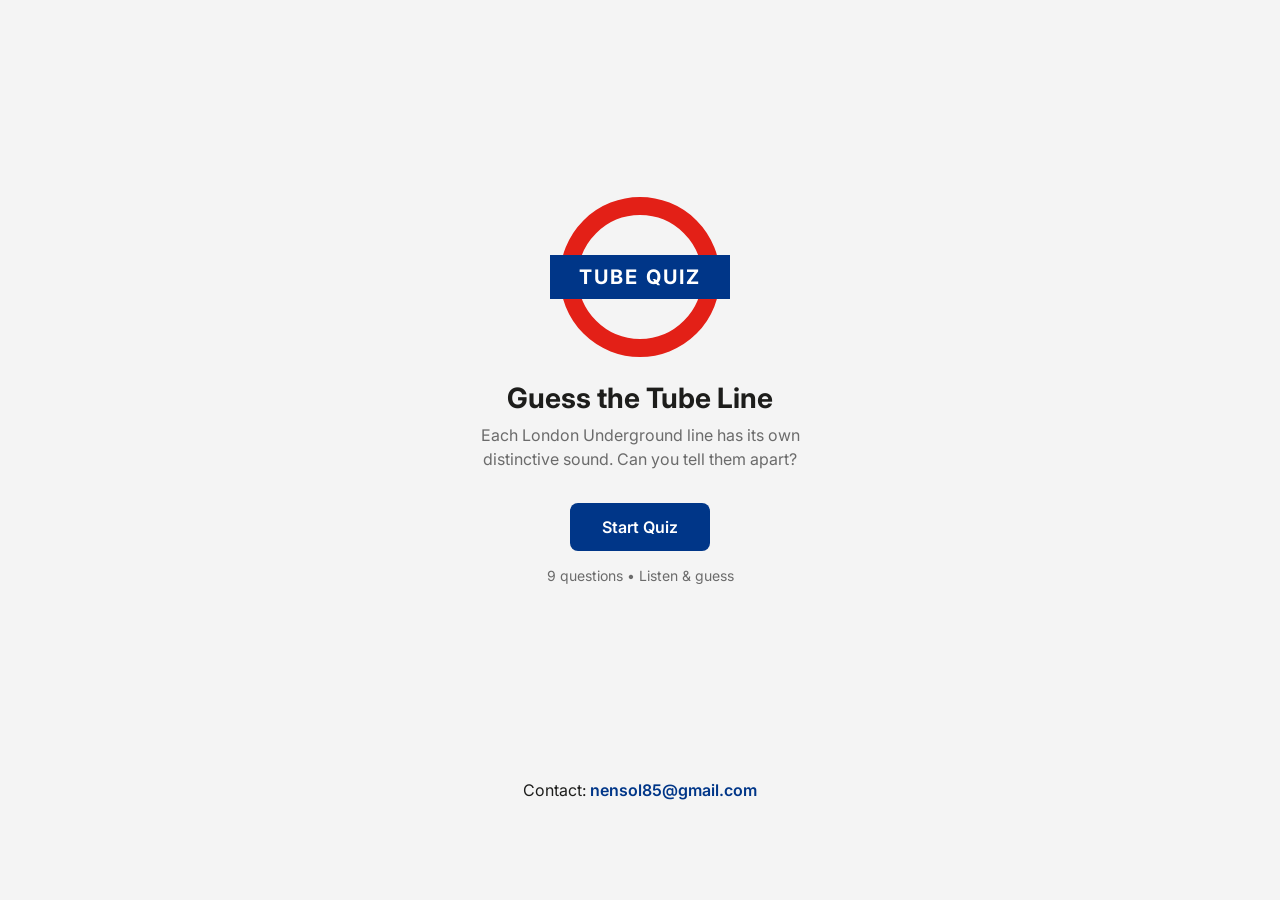
==== index.html @ c9011eaf "fix: make footer contact an explicit mailto link" ====
<!DOCTYPE html>
<html lang="en">
<head>
    <meta charset="UTF-8">
    <meta name="viewport" content="width=device-width, initial-scale=1.0">
    <title>Tube Sound Quiz - Guess the London Underground Line</title>
    <meta name="description" content="Can you identify London Underground lines just by their sound? Take the quiz and find out!">
    <meta property="og:title" content="Tube Sound Quiz">
    <meta property="og:description" content="Can you identify London Underground lines just by their sound? 10 questions, 10 lines. How well do you know the Tube?">
    <meta property="og:type" content="website">
    <meta property="og:url" content="https://tubesoundquiz.com/">
    <meta name="twitter:card" content="summary">
    <meta name="twitter:title" content="Tube Sound Quiz">
    <meta name="twitter:description" content="Can you identify London Underground lines just by their sound? Take the quiz!">
    <link rel="stylesheet" href="style.css">
    <link rel="preconnect" href="https://fonts.googleapis.com">
    <link href="https://fonts.googleapis.com/css2?family=Johnston+ITC:wght@400;700&family=Inter:wght@400;600;700&display=swap" rel="stylesheet">
</head>
<body>
    <div id="app">
        <!-- Start Screen -->
        <div id="start-screen" class="screen active">
            <div class="roundel">
                <div class="roundel-bar">TUBE QUIZ</div>
            </div>
            <h1>Guess the Tube Line</h1>
            <p class="subtitle">Each London Underground line has its own distinctive sound. Can you tell them apart?</p>
            <p id="loading-msg" class="subtitle">Loading...</p>
            <button id="start-btn" class="btn btn-primary" style="display:none">Start Quiz</button>
            <p class="hint">10 questions &bull; Listen &amp; guess</p>
        </div>

        <!-- Quiz Screen -->
        <div id="quiz-screen" class="screen">
            <div class="quiz-header">
                <div class="progress-bar">
                    <div id="progress-fill" class="progress-fill"></div>
                </div>
                <div class="quiz-info">
                    <span id="question-num">Question 1/10</span>
                    <span id="score-display">Score: 0</span>
                </div>
            </div>

            <div class="quiz-body">
                <h2>Which line is this?</h2>
                <button id="play-btn" class="btn-play" aria-label="Play sound">
                    <svg width="48" height="48" viewBox="0 0 48 48" fill="none">
                        <circle cx="24" cy="24" r="23" stroke="currentColor" stroke-width="2"/>
                        <path d="M19 15L35 24L19 33V15Z" fill="currentColor"/>
                    </svg>
                    <span id="play-label">Play Sound</span>
                </button>

                <div id="options" class="options"></div>

                <div id="feedback" class="feedback hidden">
                    <div id="feedback-icon"></div>
                    <p id="feedback-text"></p>
                    <p id="feedback-detail"></p>
                    <button id="next-btn" class="btn btn-primary">Next Question</button>
                </div>
            </div>
        </div>

        <!-- Results Screen -->
        <div id="results-screen" class="screen">
            <h1 id="results-title"></h1>
            <div class="score-circle">
                <span id="final-score"></span>
                <span class="score-label">out of 10</span>
            </div>
            <p id="results-message"></p>
            <div id="results-breakdown" class="results-breakdown"></div>
            <div id="share-native" class="results-actions" style="display:none">
                <button id="share-btn" class="btn btn-share">Share Result</button>
            </div>
            <div id="share-platforms" class="share-platforms" style="display:none">
                <button class="share-icon" data-platform="x" aria-label="Share on X">
                    <svg width="20" height="20" viewBox="0 0 24 24" fill="currentColor"><path d="M18.244 2.25h3.308l-7.227 8.26 8.502 11.24H16.17l-5.214-6.817L4.99 21.75H1.68l7.73-8.835L1.254 2.25H8.08l4.713 6.231zm-1.161 17.52h1.833L7.084 4.126H5.117z"/></svg>
                </button>
                <button class="share-icon" data-platform="whatsapp" aria-label="Share on WhatsApp">
                    <svg width="20" height="20" viewBox="0 0 24 24" fill="currentColor"><path d="M17.472 14.382c-.297-.149-1.758-.867-2.03-.967-.273-.099-.471-.148-.67.15-.197.297-.767.966-.94 1.164-.173.199-.347.223-.644.075-.297-.15-1.255-.463-2.39-1.475-.883-.788-1.48-1.761-1.653-2.059-.173-.297-.018-.458.13-.606.134-.133.298-.347.446-.52.149-.174.198-.298.298-.497.099-.198.05-.371-.025-.52-.075-.149-.669-1.612-.916-2.207-.242-.579-.487-.5-.669-.51-.173-.008-.371-.01-.57-.01-.198 0-.52.074-.792.372-.272.297-1.04 1.016-1.04 2.479 0 1.462 1.065 2.875 1.213 3.074.149.198 2.096 3.2 5.077 4.487.709.306 1.262.489 1.694.625.712.227 1.36.195 1.871.118.571-.085 1.758-.719 2.006-1.413.248-.694.248-1.289.173-1.413-.074-.124-.272-.198-.57-.347m-5.421 7.403h-.004a9.87 9.87 0 01-5.031-1.378l-.361-.214-3.741.982.998-3.648-.235-.374a9.86 9.86 0 01-1.51-5.26c.001-5.45 4.436-9.884 9.888-9.884 2.64 0 5.122 1.03 6.988 2.898a9.825 9.825 0 012.893 6.994c-.003 5.45-4.437 9.884-9.885 9.884m8.413-18.297A11.815 11.815 0 0012.05 0C5.495 0 .16 5.335.157 11.892c0 2.096.547 4.142 1.588 5.945L.057 24l6.305-1.654a11.882 11.882 0 005.683 1.448h.005c6.554 0 11.89-5.335 11.893-11.893a11.821 11.821 0 00-3.48-8.413z"/></svg>
                </button>
                <button class="share-icon" data-platform="facebook" aria-label="Share on Facebook">
                    <svg width="20" height="20" viewBox="0 0 24 24" fill="currentColor"><path d="M24 12.073c0-6.627-5.373-12-12-12s-12 5.373-12 12c0 5.99 4.388 10.954 10.125 11.854v-8.385H7.078v-3.47h3.047V9.43c0-3.007 1.792-4.669 4.533-4.669 1.312 0 2.686.235 2.686.235v2.953H15.83c-1.491 0-1.956.925-1.956 1.874v2.25h3.328l-.532 3.47h-2.796v8.385C19.612 23.027 24 18.062 24 12.073z"/></svg>
                </button>
                <button class="share-icon" data-platform="reddit" aria-label="Share on Reddit">
                    <svg width="20" height="20" viewBox="0 0 24 24" fill="currentColor"><path d="M12 0A12 12 0 0 0 0 12a12 12 0 0 0 12 12 12 12 0 0 0 12-12A12 12 0 0 0 12 0zm5.01 4.744c.688 0 1.25.561 1.25 1.249a1.25 1.25 0 0 1-2.498.056l-2.597-.547-.8 3.747c1.824.07 3.48.632 4.674 1.488.308-.309.73-.491 1.207-.491.968 0 1.754.786 1.754 1.754 0 .716-.435 1.333-1.01 1.614a3.111 3.111 0 0 1 .042.52c0 2.694-3.13 4.87-7.004 4.87-3.874 0-7.004-2.176-7.004-4.87 0-.183.015-.366.043-.534A1.748 1.748 0 0 1 4.028 12c0-.968.786-1.754 1.754-1.754.463 0 .898.196 1.207.49 1.207-.883 2.878-1.43 4.744-1.487l.885-4.182a.342.342 0 0 1 .14-.197.35.35 0 0 1 .238-.042l2.906.617a1.214 1.214 0 0 1 1.108-.701zM9.25 12C8.561 12 8 12.562 8 13.25c0 .687.561 1.248 1.25 1.248.687 0 1.248-.561 1.248-1.249 0-.688-.561-1.249-1.249-1.249zm5.5 0c-.687 0-1.248.561-1.248 1.25 0 .687.561 1.248 1.249 1.248.688 0 1.249-.561 1.249-1.249 0-.687-.562-1.249-1.25-1.249zm-5.466 3.99a.327.327 0 0 0-.231.094.33.33 0 0 0 0 .463c.842.842 2.484.913 2.961.913.477 0 2.105-.056 2.961-.913a.361.361 0 0 0 .029-.463.33.33 0 0 0-.464 0c-.547.533-1.684.73-2.512.73-.828 0-1.979-.196-2.512-.73a.326.326 0 0 0-.232-.095z"/></svg>
                </button>
                <button class="share-icon" data-platform="copy" aria-label="Copy to clipboard">
                    <svg width="20" height="20" viewBox="0 0 24 24" fill="none" stroke="currentColor" stroke-width="2"><rect x="9" y="9" width="13" height="13" rx="2"/><path d="M5 15H4a2 2 0 01-2-2V4a2 2 0 012-2h9a2 2 0 012 2v1"/></svg>
                </button>
            </div>
            <div class="results-actions">
                <button id="restart-btn" class="btn btn-primary">Play Again</button>
            </div>
        </div>
    </div>

    <footer class="site-footer">
        <p class="footer-contact">Contact: <a class="footer-link" href="mailto:nensol85@gmail.com">nensol85@gmail.com</a></p>
    </footer>

    <script>
        !function(t,e){var o,n,p,r;e.__SV||(window.posthog=e,e._i=[],e.init=function(i,s,a){function g(t,e){var o=e.split(".");2==o.length&&(t=t[o[0]],e=o[1]),t[e]=function(){t.push([e].concat(Array.prototype.slice.call(arguments,0)))}}(p=t.createElement("script")).type="text/javascript",p.crossOrigin="anonymous",p.async=!0,p.src=s.api_host.replace(".i.posthog.com","-assets.i.posthog.com")+"/static/array.js",(r=t.getElementsByTagName("script")[0]).parentNode.insertBefore(p,r);var u=e;for(void 0!==a?u=e[a]=[]:a="posthog",u.people=u.people||[],u.toString=function(t){var e="posthog";return"posthog"!==a&&(e+="."+a),t||(e+=" (stub)"),e},u.people.toString=function(){return u.toString(1)+".people (stub)"},o="init capture register register_once register_for_session unregister unregister_for_session getFeatureFlag getFeatureFlagPayload isFeatureEnabled reloadFeatureFlags updateEarlyAccessFeatureEnrollment getEarlyAccessFeatures on onFeatureFlags onSessionId getSurveys getActiveMatchingSurveys renderSurvey canRenderSurvey identify setPersonProperties group resetGroups setPersonPropertiesForFlags resetPersonPropertiesForFlags setGroupPropertiesForFlags resetGroupPropertiesForFlags reset get_distinct_id getGroups get_session_id get_session_replay_url alias set_config startSessionRecording stopSessionRecording sessionRecordingStarted captureException loadToolbar get_property getSessionProperty createPersonProfile opt_in_capturing opt_out_capturing has_opted_in_capturing has_opted_out_capturing clear_opt_in_out_capturing debug getPageviewId".split(" "),n=0;n<o.length;n++)g(u,o[n]);e._i.push([i,s,a])},e.__SV=1)}(document,window.posthog||[]);
        posthog.init('phc_t4JjZ5VNVpqFyWXrvqiLyb62dLm9qWx4cJApCq5kBheJ', {
            api_host: 'https://eu.i.posthog.com',
            person_profiles: 'anonymous',
        });
    </script>
    <script src="tube-sounds.js"></script>
    <script src="quiz.js"></script>
</body>
</html>
---- style.css ----
* {
    margin: 0;
    padding: 0;
    box-sizing: border-box;
}

:root {
    --bakerloo: #B36305;
    --central: #E32017;
    --circle: #FFD300;
    --district: #00782A;
    --jubilee: #A0A5A9;
    --metropolitan: #9B0056;
    --northern: #000000;
    --piccadilly: #003688;
    --victoria: #0098D4;
    --elizabeth: #6950A1;
    --dlr: #00A4A7;

    --tfl-blue: #003688;
    --tfl-red: #E32017;
    --bg: #f4f4f4;
    --card-bg: #ffffff;
    --text: #1d1d1b;
    --text-muted: #6b6b6b;
}

body {
    font-family: 'Inter', 'Johnston ITC', -apple-system, BlinkMacSystemFont, sans-serif;
    background: var(--bg);
    color: var(--text);
    min-height: 100vh;
    display: flex;
    flex-direction: column;
    align-items: center;
}

#app {
    width: 100%;
    max-width: 520px;
    padding: 24px;
    min-height: calc(100vh - 120px);
    display: flex;
    align-items: center;
    justify-content: center;
}

.site-footer {
    width: 100%;
    max-width: 520px;
    padding: 0 24px 24px;
    text-align: center;
    color: var(--text-muted);
}

.footer-contact {
    font-size: 16px;
    color: var(--text);
}

.footer-link {
    color: var(--tfl-blue);
    font-weight: 600;
    text-decoration: none;
}

.footer-link:hover {
    text-decoration: underline;
}

.screen {
    display: none;
    width: 100%;
    animation: fadeIn 0.3s ease;
}

.screen.active {
    display: flex;
    flex-direction: column;
    align-items: center;
}

@keyframes fadeIn {
    from { opacity: 0; transform: translateY(10px); }
    to { opacity: 1; transform: translateY(0); }
}

/* Roundel */
.roundel {
    position: relative;
    width: 160px;
    height: 160px;
    margin-bottom: 24px;
}

.roundel::before {
    content: '';
    position: absolute;
    inset: 0;
    border-radius: 50%;
    border: 18px solid var(--tfl-red);
}

.roundel-bar {
    position: absolute;
    top: 50%;
    left: 50%;
    transform: translate(-50%, -50%);
    width: 180px;
    background: var(--tfl-blue);
    color: white;
    text-align: center;
    font-weight: 700;
    font-size: 20px;
    letter-spacing: 2px;
    padding: 10px 0;
    z-index: 1;
}

/* Typography */
h1 {
    font-size: 28px;
    font-weight: 700;
    margin-bottom: 8px;
    text-align: center;
}

h2 {
    font-size: 22px;
    font-weight: 600;
    margin-bottom: 20px;
    text-align: center;
}

.subtitle {
    color: var(--text-muted);
    text-align: center;
    max-width: 360px;
    line-height: 1.5;
    margin-bottom: 32px;
}

.hint {
    color: var(--text-muted);
    font-size: 14px;
    margin-top: 16px;
}

/* Buttons */
.btn {
    border: none;
    border-radius: 8px;
    font-size: 16px;
    font-weight: 600;
    padding: 14px 32px;
    cursor: pointer;
    transition: all 0.15s ease;
    font-family: inherit;
}

.btn-primary {
    background: var(--tfl-blue);
    color: white;
}

.btn-primary:hover {
    background: #004aad;
    transform: translateY(-1px);
    box-shadow: 0 4px 12px rgba(0, 54, 136, 0.3);
}

.btn-primary:active {
    transform: translateY(0);
}

/* Play Button */
.btn-play {
    display: flex;
    flex-direction: column;
    align-items: center;
    gap: 8px;
    background: none;
    border: none;
    color: var(--tfl-blue);
    cursor: pointer;
    padding: 16px;
    margin-bottom: 24px;
    transition: all 0.15s ease;
    font-family: inherit;
    font-size: 14px;
    font-weight: 600;
}

.btn-play:hover {
    color: #004aad;
    transform: scale(1.05);
}

.btn-play.playing {
    color: var(--tfl-red);
    animation: pulse 1s ease-in-out infinite;
}

@keyframes pulse {
    0%, 100% { transform: scale(1); }
    50% { transform: scale(1.08); }
}

/* Quiz Header */
.quiz-header {
    width: 100%;
    margin-bottom: 32px;
}

.progress-bar {
    width: 100%;
    height: 6px;
    background: #e0e0e0;
    border-radius: 3px;
    overflow: hidden;
    margin-bottom: 12px;
}

.progress-fill {
    height: 100%;
    background: var(--tfl-blue);
    border-radius: 3px;
    transition: width 0.4s ease;
    width: 0%;
}

.quiz-info {
    display: flex;
    justify-content: space-between;
    font-size: 14px;
    color: var(--text-muted);
    font-weight: 600;
}

/* Quiz Body */
.quiz-body {
    display: flex;
    flex-direction: column;
    align-items: center;
    width: 100%;
}

/* Options */
.options {
    display: grid;
    grid-template-columns: 1fr 1fr;
    gap: 12px;
    width: 100%;
    margin-bottom: 20px;
}

.option-btn {
    position: relative;
    border: 2px solid #e0e0e0;
    border-radius: 10px;
    padding: 14px 16px;
    background: white;
    cursor: pointer;
    font-size: 14px;
    font-weight: 600;
    font-family: inherit;
    text-align: left;
    transition: all 0.15s ease;
    display: flex;
    align-items: center;
    gap: 10px;
}

.option-btn:hover:not(:disabled) {
    border-color: var(--tfl-blue);
    background: #f0f5ff;
    transform: translateY(-1px);
    box-shadow: 0 2px 8px rgba(0, 0, 0, 0.08);
}

.option-btn .line-dot {
    width: 14px;
    height: 14px;
    border-radius: 50%;
    flex-shrink: 0;
}

.option-btn:disabled {
    cursor: default;
    opacity: 0.6;
}

.option-btn.correct {
    border-color: #00782A;
    background: #e8f5ec;
    opacity: 1 !important;
}

.option-btn.wrong {
    border-color: var(--tfl-red);
    background: #fde8e8;
    opacity: 1 !important;
}

/* Feedback */
.feedback {
    text-align: center;
    width: 100%;
    padding: 20px;
    border-radius: 12px;
    background: white;
    border: 1px solid #e0e0e0;
    animation: fadeIn 0.3s ease;
}

.feedback.hidden {
    display: none;
}

#feedback-icon {
    font-size: 36px;
    margin-bottom: 8px;
}

#feedback-text {
    font-size: 18px;
    font-weight: 700;
    margin-bottom: 4px;
}

#feedback-detail {
    color: var(--text-muted);
    font-size: 14px;
    line-height: 1.5;
    margin-bottom: 16px;
}

/* Results */
.score-circle {
    width: 140px;
    height: 140px;
    border-radius: 50%;
    border: 6px solid var(--tfl-blue);
    display: flex;
    flex-direction: column;
    align-items: center;
    justify-content: center;
    margin: 24px 0;
}

#final-score {
    font-size: 48px;
    font-weight: 700;
    color: var(--tfl-blue);
    line-height: 1;
}

.score-label {
    font-size: 14px;
    color: var(--text-muted);
}

#results-message {
    color: var(--text-muted);
    text-align: center;
    margin-bottom: 24px;
    line-height: 1.5;
}

.results-breakdown {
    width: 100%;
    margin-bottom: 24px;
}

.result-row {
    display: flex;
    align-items: center;
    padding: 8px 12px;
    border-radius: 8px;
    margin-bottom: 4px;
    font-size: 14px;
    gap: 10px;
}

.result-row .line-dot {
    width: 12px;
    height: 12px;
    border-radius: 50%;
    flex-shrink: 0;
}

.result-row .line-name {
    flex: 1;
    font-weight: 600;
}

.result-row .result-icon {
    font-size: 16px;
}

.result-row.correct-row {
    background: #e8f5ec;
}

.result-row.wrong-row {
    background: #fde8e8;
}

/* Share platforms */
.share-platforms {
    display: flex;
    gap: 12px;
    justify-content: center;
    margin-bottom: 16px;
}

.share-icon {
    width: 44px;
    height: 44px;
    border-radius: 50%;
    border: 2px solid #e0e0e0;
    background: white;
    color: #1d1d1b;
    display: flex;
    align-items: center;
    justify-content: center;
    cursor: pointer;
    transition: all 0.15s ease;
}

.share-icon:hover {
    transform: translateY(-2px);
    box-shadow: 0 4px 12px rgba(0,0,0,0.12);
}

.share-icon[data-platform="x"]:hover { background: #000; color: white; border-color: #000; }
.share-icon[data-platform="whatsapp"]:hover { background: #25D366; color: white; border-color: #25D366; }
.share-icon[data-platform="facebook"]:hover { background: #1877F2; color: white; border-color: #1877F2; }
.share-icon[data-platform="reddit"]:hover { background: #FF4500; color: white; border-color: #FF4500; }
.share-icon[data-platform="copy"]:hover { background: var(--tfl-blue); color: white; border-color: var(--tfl-blue); }
.share-icon[data-platform="copy"].copied { background: #00782A; color: white; border-color: #00782A; }

/* Results actions */
.results-actions {
    display: flex;
    gap: 12px;
    width: 100%;
    justify-content: center;
}

.btn-share {
    background: #1d9bf0;
    color: white;
}

.btn-share:hover {
    background: #1a8cd8;
    transform: translateY(-1px);
    box-shadow: 0 4px 12px rgba(29, 155, 240, 0.3);
}

.btn-share.copied {
    background: #00782A;
}

/* Responsive */
@media (max-width: 480px) {
    #app {
        padding: 16px;
        min-height: calc(100vh - 104px);
    }

    .site-footer {
        padding: 0 16px 16px;
    }

    .options {
        grid-template-columns: 1fr;
    }

    h1 { font-size: 24px; }
    h2 { font-size: 20px; }

    .roundel {
        width: 120px;
        height: 120px;
    }

    .roundel::before {
        border-width: 14px;
    }

    .roundel-bar {
        width: 140px;
        font-size: 16px;
        padding: 8px 0;
    }
}
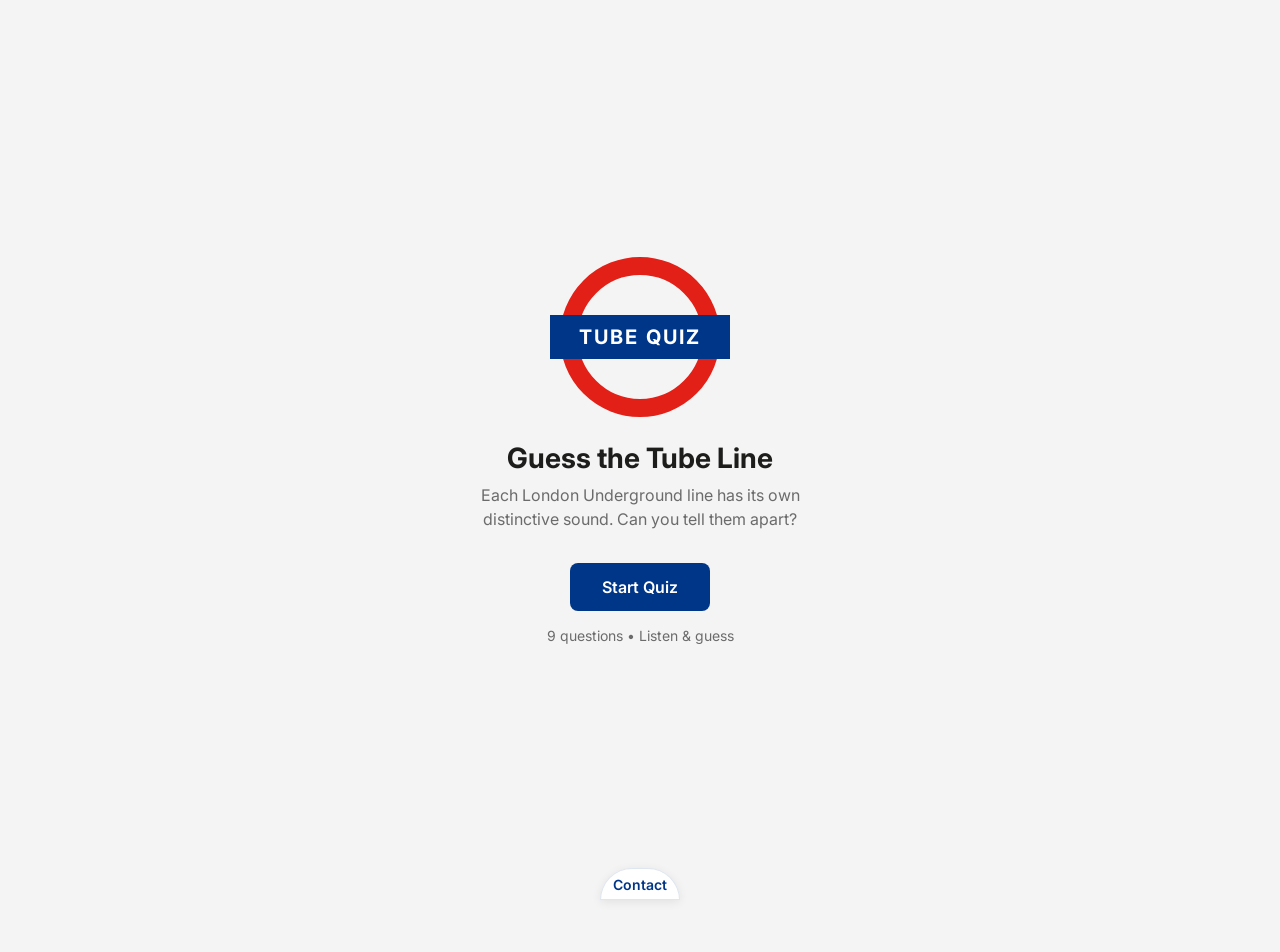
==== commit 5bff62ef: "fix: pin contact link to bottom edge" ====
--- a/index.html
+++ b/index.html
@@ -99,7 +99,7 @@
     </div>
 
     <footer class="site-footer">
-        <p class="footer-contact">Contact: <a class="footer-link" href="mailto:nensol85@gmail.com">nensol85@gmail.com</a></p>
+        <p class="footer-contact"><a class="footer-link" href="mailto:nensol85@gmail.com">Contact</a></p>
     </footer>
 
     <script>
--- a/style.css
+++ b/style.css
@@ -33,29 +33,47 @@
     display: flex;
     flex-direction: column;
     align-items: center;
+    padding-bottom: 52px;
 }
 
 #app {
     width: 100%;
     max-width: 520px;
     padding: 24px;
-    min-height: calc(100vh - 120px);
+    min-height: 100vh;
     display: flex;
     align-items: center;
     justify-content: center;
 }
 
 .site-footer {
-    width: 100%;
-    max-width: 520px;
-    padding: 0 24px 24px;
-    text-align: center;
-    color: var(--text-muted);
+    position: fixed;
+    left: 0;
+    right: 0;
+    bottom: 0;
+    width: 100%;
+    max-width: none;
+    padding: 0 12px env(safe-area-inset-bottom, 0px);
+    text-align: center;
+    color: var(--text-muted);
+    z-index: 20;
+    pointer-events: none;
 }
 
 .footer-contact {
-    font-size: 16px;
+    display: inline-flex;
+    align-items: center;
+    justify-content: center;
+    min-height: 32px;
+    padding: 0 12px;
+    font-size: 14px;
     color: var(--text);
+    background: rgba(255, 255, 255, 0.96);
+    border: 1px solid rgba(0, 54, 136, 0.12);
+    border-radius: 999px 999px 0 0;
+    box-shadow: 0 2px 10px rgba(0, 0, 0, 0.08);
+    backdrop-filter: blur(8px);
+    pointer-events: auto;
 }
 
 .footer-link {
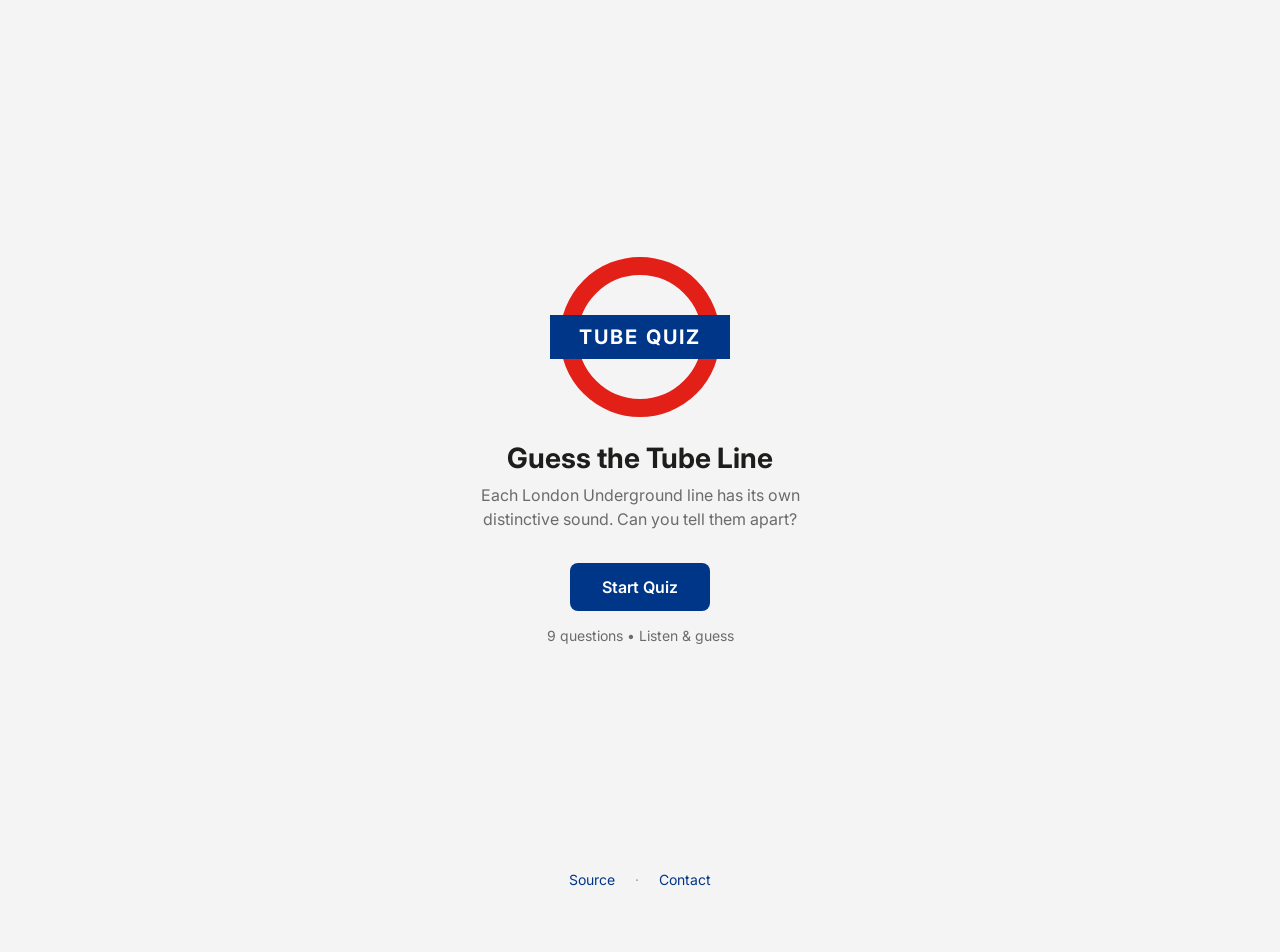
==== commit 60387bd9: "Add Source link to footer alongside Contact Pairs the Contact link with a GitHub repo link so the fo" ====
--- a/index.html
+++ b/index.html
@@ -99,7 +99,11 @@
     </div>
 
     <footer class="site-footer">
-        <p class="footer-contact"><a class="footer-link" href="mailto:nensol85@gmail.com">Contact</a></p>
+        <p class="footer-contact">
+            <a class="footer-link" href="https://github.com/nelsongallardo/tube-quiz" target="_blank" rel="noopener">Source</a>
+            <span class="footer-sep" aria-hidden="true">·</span>
+            <a class="footer-link" href="mailto:nensol85@gmail.com">Contact</a>
+        </p>
     </footer>
 
     <script>
--- a/style.css
+++ b/style.css
@@ -61,29 +61,26 @@
 }
 
 .footer-contact {
-    display: inline-flex;
-    align-items: center;
-    justify-content: center;
-    min-height: 32px;
-    padding: 0 12px;
-    font-size: 14px;
-    color: var(--text);
-    background: rgba(255, 255, 255, 0.96);
-    border: 1px solid rgba(0, 54, 136, 0.12);
-    border-radius: 999px 999px 0 0;
-    box-shadow: 0 2px 10px rgba(0, 0, 0, 0.08);
-    backdrop-filter: blur(8px);
+    margin: 0;
+    font-size: 14px;
+    color: var(--text-muted);
+}
+
+.footer-link {
+    display: inline-block;
+    padding: 12px 16px;
+    color: var(--tfl-blue);
+    text-decoration: none;
     pointer-events: auto;
-}
-
-.footer-link {
-    color: var(--tfl-blue);
-    font-weight: 600;
-    text-decoration: none;
 }
 
 .footer-link:hover {
     text-decoration: underline;
+}
+
+.footer-sep {
+    color: var(--text-muted);
+    opacity: 0.6;
 }
 
 .screen {
